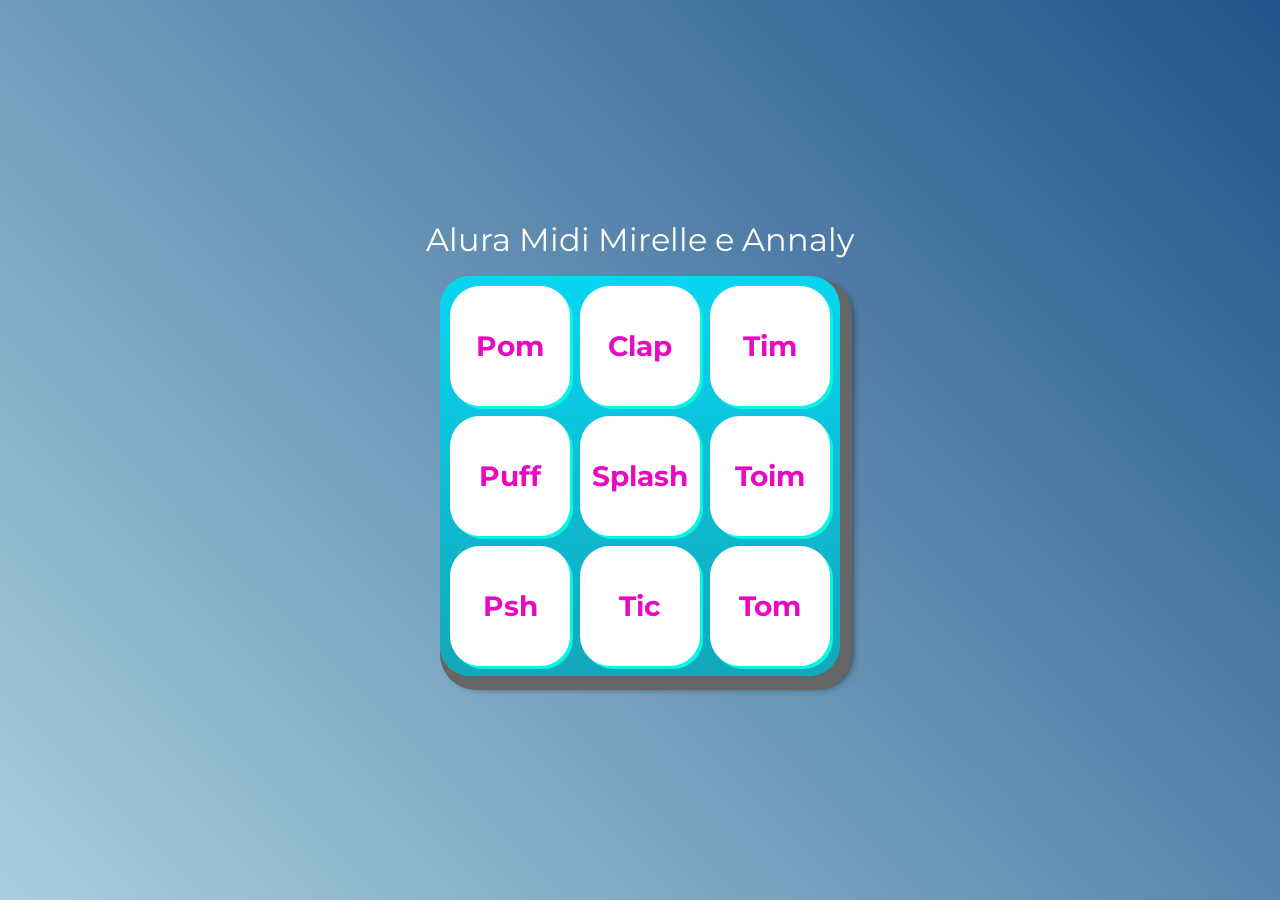
==== index.html @ 7348c05a "Add files via upload" ====
<!DOCTYPE html>
<html lang="pt-BR">
<head>
    <meta charset="UTF-8">
    <meta http-equiv="X-UA-Compatible" content="IE=edge">
    <meta name="viewport" content="width=device-width, initial-scale=1.0">

    <title>Alura MIDI</title>

    <link rel="preconnect" href="https://fonts.googleapis.com">
    <link rel="preconnect" href="https://fonts.gstatic.com" crossorigin>
    <link href="https://fonts.googleapis.com/css2?family=Montserrat:wght@500;600&display=swap" rel="stylesheet">

    <link rel="icon" type="image/png" href="images/bateria.png">
    <link rel="stylesheet" href="css/reset.css">
    <link rel="stylesheet" href="css/estilos.css">

</head>
<body>

    <h1>Alura Midi Mirelle e Annaly</h1>

    <section class="teclado">
        <button class="tecla tecla_pom">Pom</button>
        <button class="tecla tecla_clap">Clap</button>
        <button class="tecla tecla_tim">Tim</button>

        <button class="tecla tecla_puff">Puff</button>
        <button class="tecla tecla_splash">Splash</button>
        <button class="tecla tecla_toim">Toim</button>

        <button class="tecla tecla_psh">Psh</button>
        <button class="tecla tecla_tic">Tic</button>
        <button class="tecla tecla_tom">Tom</button>
    </section>

    <audio src="sounds/keyq.wav" id="som_tecla_pom"></audio>
    <audio src="sounds/keyw.wav" id="som_tecla_clap"></audio>
    <audio src="sounds/keye.wav" id="som_tecla_tim"></audio>
    <audio src="sounds/keya.wav" id="som_tecla_puff"></audio>
    <audio src="sounds/keys.wav" id="som_tecla_splash"></audio>
    <audio src="sounds/keyd.wav" id="som_tecla_toim"></audio>
    <audio src="sounds/keyz.wav" id="som_tecla_psh"></audio>
    <audio src="sounds/keyx.wav" id="som_tecla_tic"></audio>
    <audio src="sounds/keyc.wav" id="som_tecla_tom"></audio>

</body>
</html>
---- css/estilos.css ----
:root {
  --cinza: rgb(8, 245, 225);
  --vermelha: #e70ac2;
  --vermelha-escura: #f004e4;
  --branca: #fff;
  --luz: rgb(4, 0, 255);
}

body {
  align-items: center;
  background: linear-gradient(45deg, #a7cfdf 0%,#23538a 100%);
  display: flex;
  justify-content: center;
  flex-direction: column;
  font-family: 'Montserrat', sans-serif;
  min-height: 100vh;
}

h1 {
  color: var(--branca);
  margin-bottom: 20px;
  font-size: 2rem;
}

.teclado {
  background: linear-gradient(to bottom, #08d6f1 0%,#12a7bb 100%);
  box-shadow: 6px 8px 0 6px #666, 10px 10px 10px #000;
  border-radius: 30px;
  display: grid;
  gap: 10px;
  grid-template-columns: repeat(3, 1fr);
  padding: 10px;
}

.tecla {
  background-color: var(--branca);
  border-radius: 30px;
  box-shadow: 3px 3px 0 var(--cinza);
  color: var(--vermelha);
  cursor: pointer;
  height: 120px;
  font-size: 1.75em;
  font-weight: bold;
  line-height: 120px;
  text-align: center;
  width: 120px;
}

.tecla.ativa,
.tecla:active {
  background-color: var(--vermelha);
  border: 4px solid  var(--vermelha);
  box-shadow: 3px 3px 0 var(--vermelha-escura) inset;
  color: var(--branca);
  outline: none;
}

.tecla.focus,
.tecla:focus {
  outline: none;
  box-shadow: 1px 1px 10px var(--luz);
}

.tecla.active:focus,
.tecla:active:focus {
  box-shadow: 3px 3px 0 var(--vermelha-escura) inset, 1px 1px 10px var(--luz);
}
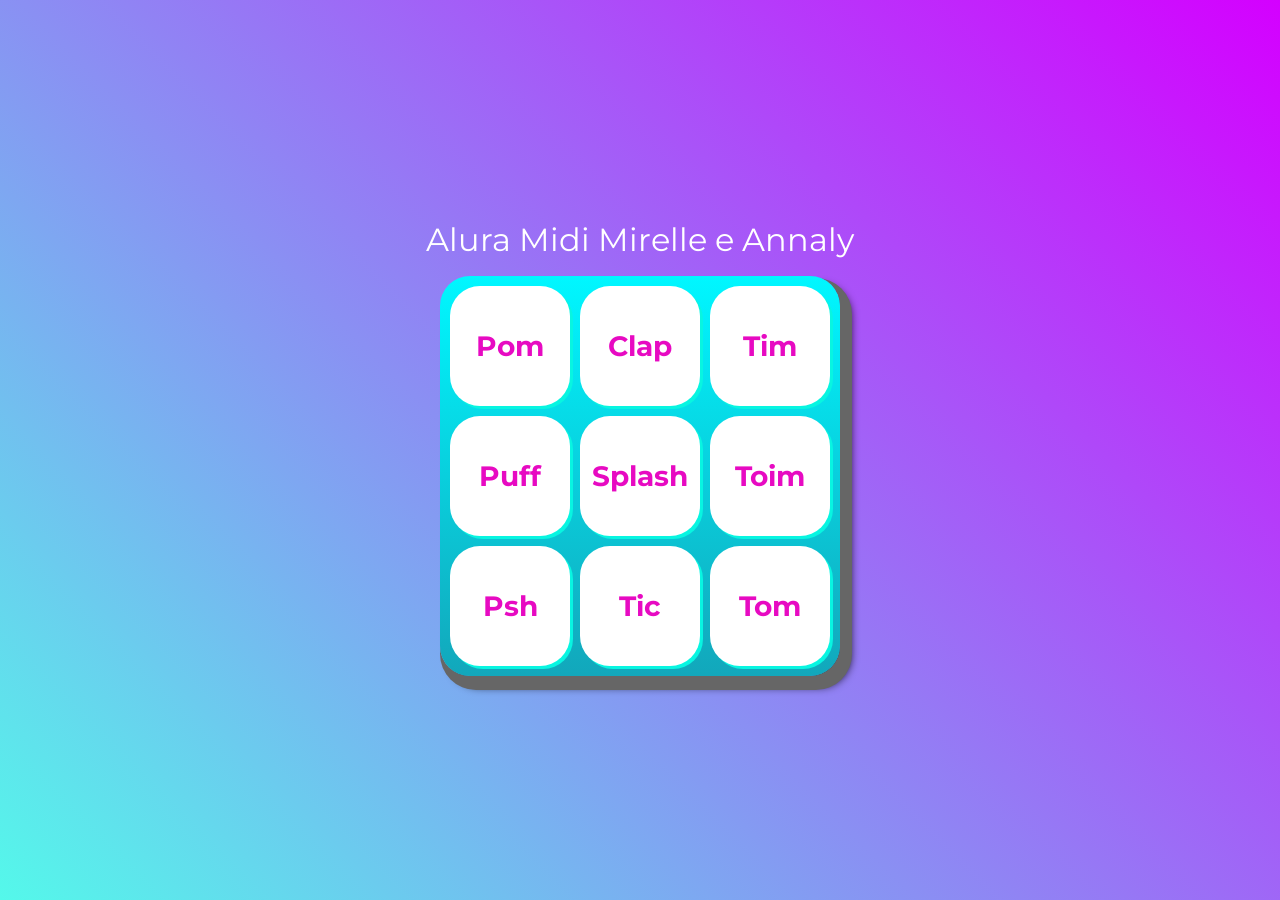
==== commit 21f9c4e2: "Add files via upload" ====
--- a/index.html
+++ b/index.html
@@ -15,23 +15,28 @@
     <link rel="stylesheet" href="css/reset.css">
     <link rel="stylesheet" href="css/estilos.css">
 
+
+   <link rel="stylesheet" href="css/reset.css">
+   <link rel="stylesheet" href="css/estilos.css">
+   <script src="main.js"></script>
+
 </head>
 <body>
 
     <h1>Alura Midi Mirelle e Annaly</h1>
 
     <section class="teclado">
-        <button class="tecla tecla_pom">Pom</button>
-        <button class="tecla tecla_clap">Clap</button>
-        <button class="tecla tecla_tim">Tim</button>
+        <button onclick="alert('Ola mundo')" class="tecla tecla_pom">Pom</button>
+        <button onclick="alert('Clap')" class="tecla tecla_clap">Clap</button>
+        <button onclick="alert('Tim')" class="tecla tecla_tim">Tim</button>
 
-        <button class="tecla tecla_puff">Puff</button>
-        <button class="tecla tecla_splash">Splash</button>
-        <button class="tecla tecla_toim">Toim</button>
+        <button onclick="alert('Puff')" class="tecla tecla_puff">Puff</button>
+        <button onclick="alert('Splash')" class="tecla tecla_splash">Splash</button>
+        <button onclick="alert('Toim')" class="tecla tecla_toim">Toim</button>
 
-        <button class="tecla tecla_psh">Psh</button>
-        <button class="tecla tecla_tic">Tic</button>
-        <button class="tecla tecla_tom">Tom</button>
+        <button onclick="alert('Psh')" class="tecla tecla_psh">Psh</button>
+        <button onclick="alert('Tic')" class="tecla tecla_tic">Tic</button>
+        <button onclick="alert('Tom')" class="tecla tecla_tom">Tom</button>
     </section>
 
     <audio src="sounds/keyq.wav" id="som_tecla_pom"></audio>
@@ -44,5 +49,6 @@
     <audio src="sounds/keyx.wav" id="som_tecla_tic"></audio>
     <audio src="sounds/keyc.wav" id="som_tecla_tom"></audio>
 
+
 </body>
 </html>
--- a/css/estilos.css
+++ b/css/estilos.css
@@ -8,7 +8,7 @@
 
 body {
   align-items: center;
-  background: linear-gradient(45deg, #a7cfdf 0%,#23538a 100%);
+  background: linear-gradient(45deg, #00f5e0ab 0%,#d400ff 100%);
   display: flex;
   justify-content: center;
   flex-direction: column;
@@ -23,7 +23,7 @@
 }
 
 .teclado {
-  background: linear-gradient(to bottom, #08d6f1 0%,#12a7bb 100%);
+  background: linear-gradient(to bottom, #00f7ff 0%,#12a7bb 100%);
   box-shadow: 6px 8px 0 6px #666, 10px 10px 10px #000;
   border-radius: 30px;
   display: grid;
--- a/css/estilos.css
+++ b/css/estilos.css
@@ -8,7 +8,7 @@
 
 body {
   align-items: center;
-  background: linear-gradient(45deg, #a7cfdf 0%,#23538a 100%);
+  background: linear-gradient(45deg, #00f5e0ab 0%,#d400ff 100%);
   display: flex;
   justify-content: center;
   flex-direction: column;
@@ -23,7 +23,7 @@
 }
 
 .teclado {
-  background: linear-gradient(to bottom, #08d6f1 0%,#12a7bb 100%);
+  background: linear-gradient(to bottom, #00f7ff 0%,#12a7bb 100%);
   box-shadow: 6px 8px 0 6px #666, 10px 10px 10px #000;
   border-radius: 30px;
   display: grid;
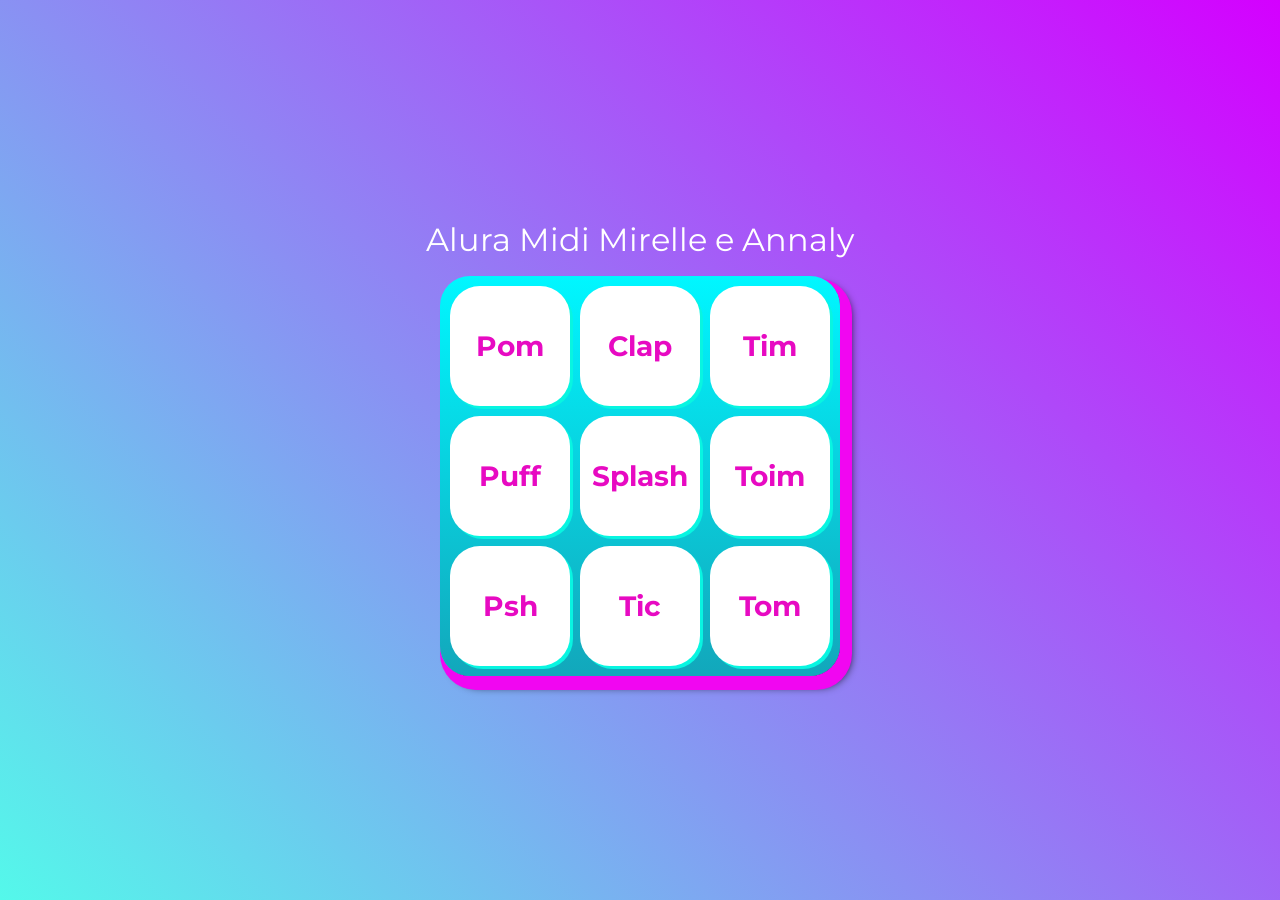
==== commit 38baa730: "Add files via upload" ====
--- a/index.html
+++ b/index.html
@@ -18,7 +18,6 @@
 
    <link rel="stylesheet" href="css/reset.css">
    <link rel="stylesheet" href="css/estilos.css">
-   <script src="main.js"></script>
 
 </head>
 <body>
@@ -26,17 +25,17 @@
     <h1>Alura Midi Mirelle e Annaly</h1>
 
     <section class="teclado">
-        <button onclick="alert('Ola mundo')" class="tecla tecla_pom">Pom</button>
-        <button onclick="alert('Clap')" class="tecla tecla_clap">Clap</button>
-        <button onclick="alert('Tim')" class="tecla tecla_tim">Tim</button>
+        <button onclick="tocaSomPom()" class="tecla tecla_pom">Pom</button>
+        <button onclick="tocaSomClap()" class="tecla tecla_clap">Clap</button>
+        <button onclick="tocaSomTim()" class="tecla tecla_tim">Tim</button>
 
-        <button onclick="alert('Puff')" class="tecla tecla_puff">Puff</button>
-        <button onclick="alert('Splash')" class="tecla tecla_splash">Splash</button>
-        <button onclick="alert('Toim')" class="tecla tecla_toim">Toim</button>
+        <button onclick="tocaSomPuff()" class="tecla tecla_puff">Puff</button>
+        <button onclick="tocaSomSplash()" class="tecla tecla_splash">Splash</button>
+        <button onclick="tocaSomToim()" class="tecla tecla_toim">Toim</button>
 
-        <button onclick="alert('Psh')" class="tecla tecla_psh">Psh</button>
-        <button onclick="alert('Tic')" class="tecla tecla_tic">Tic</button>
-        <button onclick="alert('Tom')" class="tecla tecla_tom">Tom</button>
+        <button onclick="tocaSomPsh()" class="tecla tecla_psh">Psh</button>
+        <button onclick="tocaSomTic()" class="tecla tecla_tic">Tic</button>
+        <button onclick="tocaSomTom()" class="tecla tecla_tom">Tom</button>
     </section>
 
     <audio src="sounds/keyq.wav" id="som_tecla_pom"></audio>
@@ -50,5 +49,6 @@
     <audio src="sounds/keyc.wav" id="som_tecla_tom"></audio>
 
 
+    <script src="main.js"></script>
 </body>
 </html>
--- a/css/estilos.css
+++ b/css/estilos.css
@@ -24,7 +24,7 @@
 
 .teclado {
   background: linear-gradient(to bottom, #00f7ff 0%,#12a7bb 100%);
-  box-shadow: 6px 8px 0 6px #666, 10px 10px 10px #000;
+  box-shadow: 6px 8px 0 6px rgb(241, 6, 241), 10px 10px 10px #000;
   border-radius: 30px;
   display: grid;
   gap: 10px;
--- a/css/estilos.css
+++ b/css/estilos.css
@@ -24,7 +24,7 @@
 
 .teclado {
   background: linear-gradient(to bottom, #00f7ff 0%,#12a7bb 100%);
-  box-shadow: 6px 8px 0 6px #666, 10px 10px 10px #000;
+  box-shadow: 6px 8px 0 6px rgb(241, 6, 241), 10px 10px 10px #000;
   border-radius: 30px;
   display: grid;
   gap: 10px;
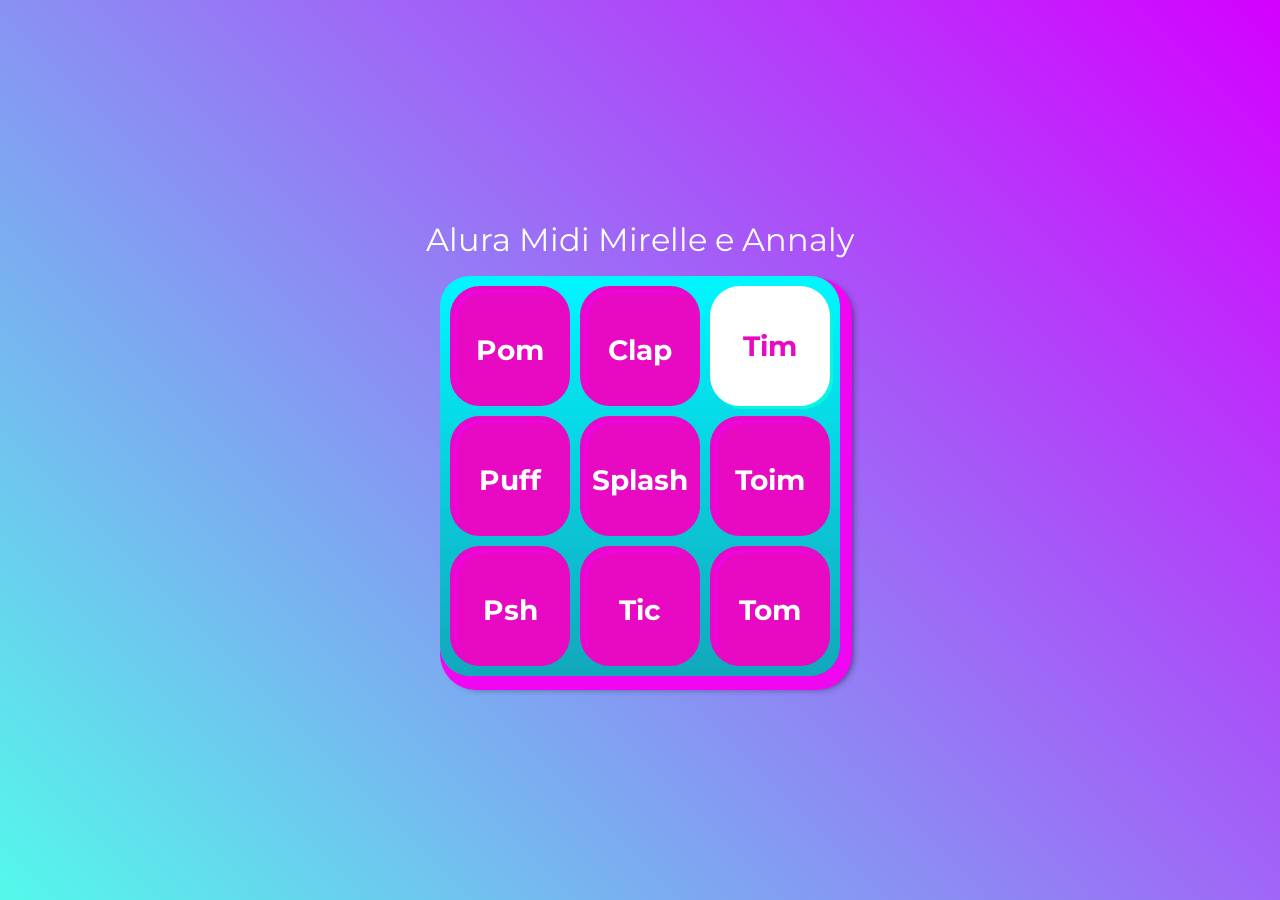
==== commit b06f4f99: "Add files via upload" ====
--- a/index.html
+++ b/index.html
@@ -25,17 +25,17 @@
     <h1>Alura Midi Mirelle e Annaly</h1>
 
     <section class="teclado">
-        <button onclick="tocaSomPom()" class="tecla tecla_pom">Pom</button>
-        <button onclick="tocaSomClap()" class="tecla tecla_clap">Clap</button>
+        <button onclick="tocaSomPom()" class="tecla tecla_pom ativa">Pom</button>
+        <button onclick="tocaSomClap()" class="tecla tecla_clap ativa">Clap</button>
         <button onclick="tocaSomTim()" class="tecla tecla_tim">Tim</button>
 
-        <button onclick="tocaSomPuff()" class="tecla tecla_puff">Puff</button>
-        <button onclick="tocaSomSplash()" class="tecla tecla_splash">Splash</button>
-        <button onclick="tocaSomToim()" class="tecla tecla_toim">Toim</button>
+        <button onclick="tocaSomPuff()" class="tecla tecla_puff ativa">Puff</button>
+        <button onclick="tocaSomSplash()" class="tecla tecla_splash ativa">Splash</button>
+        <button onclick="tocaSomToim()" class="tecla tecla_toim ativa">Toim</button>
 
-        <button onclick="tocaSomPsh()" class="tecla tecla_psh">Psh</button>
-        <button onclick="tocaSomTic()" class="tecla tecla_tic">Tic</button>
-        <button onclick="tocaSomTom()" class="tecla tecla_tom">Tom</button>
+        <button onclick="tocaSomPsh()" class="tecla tecla_psh ativa">Psh</button>
+        <button onclick="tocaSomTic()" class="tecla tecla_tic ativa">Tic</button>
+        <button onclick="tocaSomTom()" class="tecla tecla_tom ativa">Tom</button>
     </section>
 
     <audio src="sounds/keyq.wav" id="som_tecla_pom"></audio>
